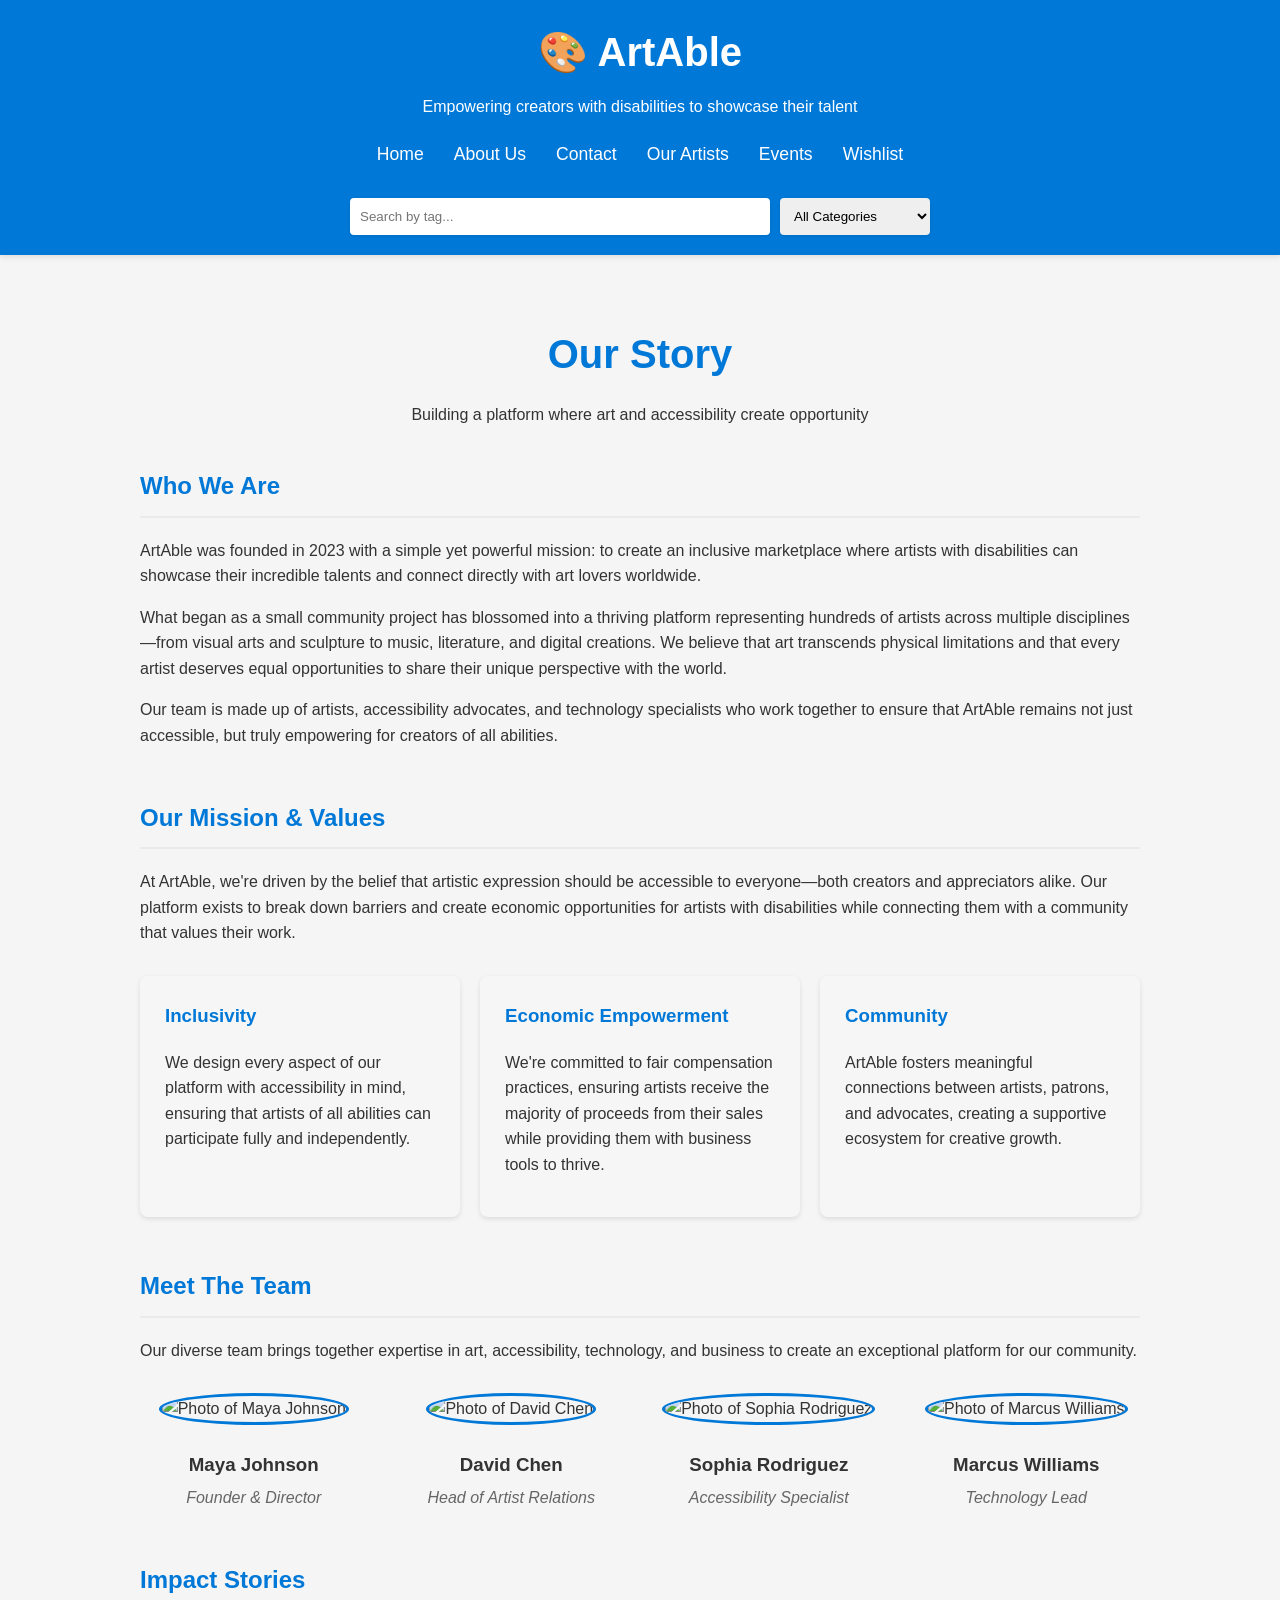
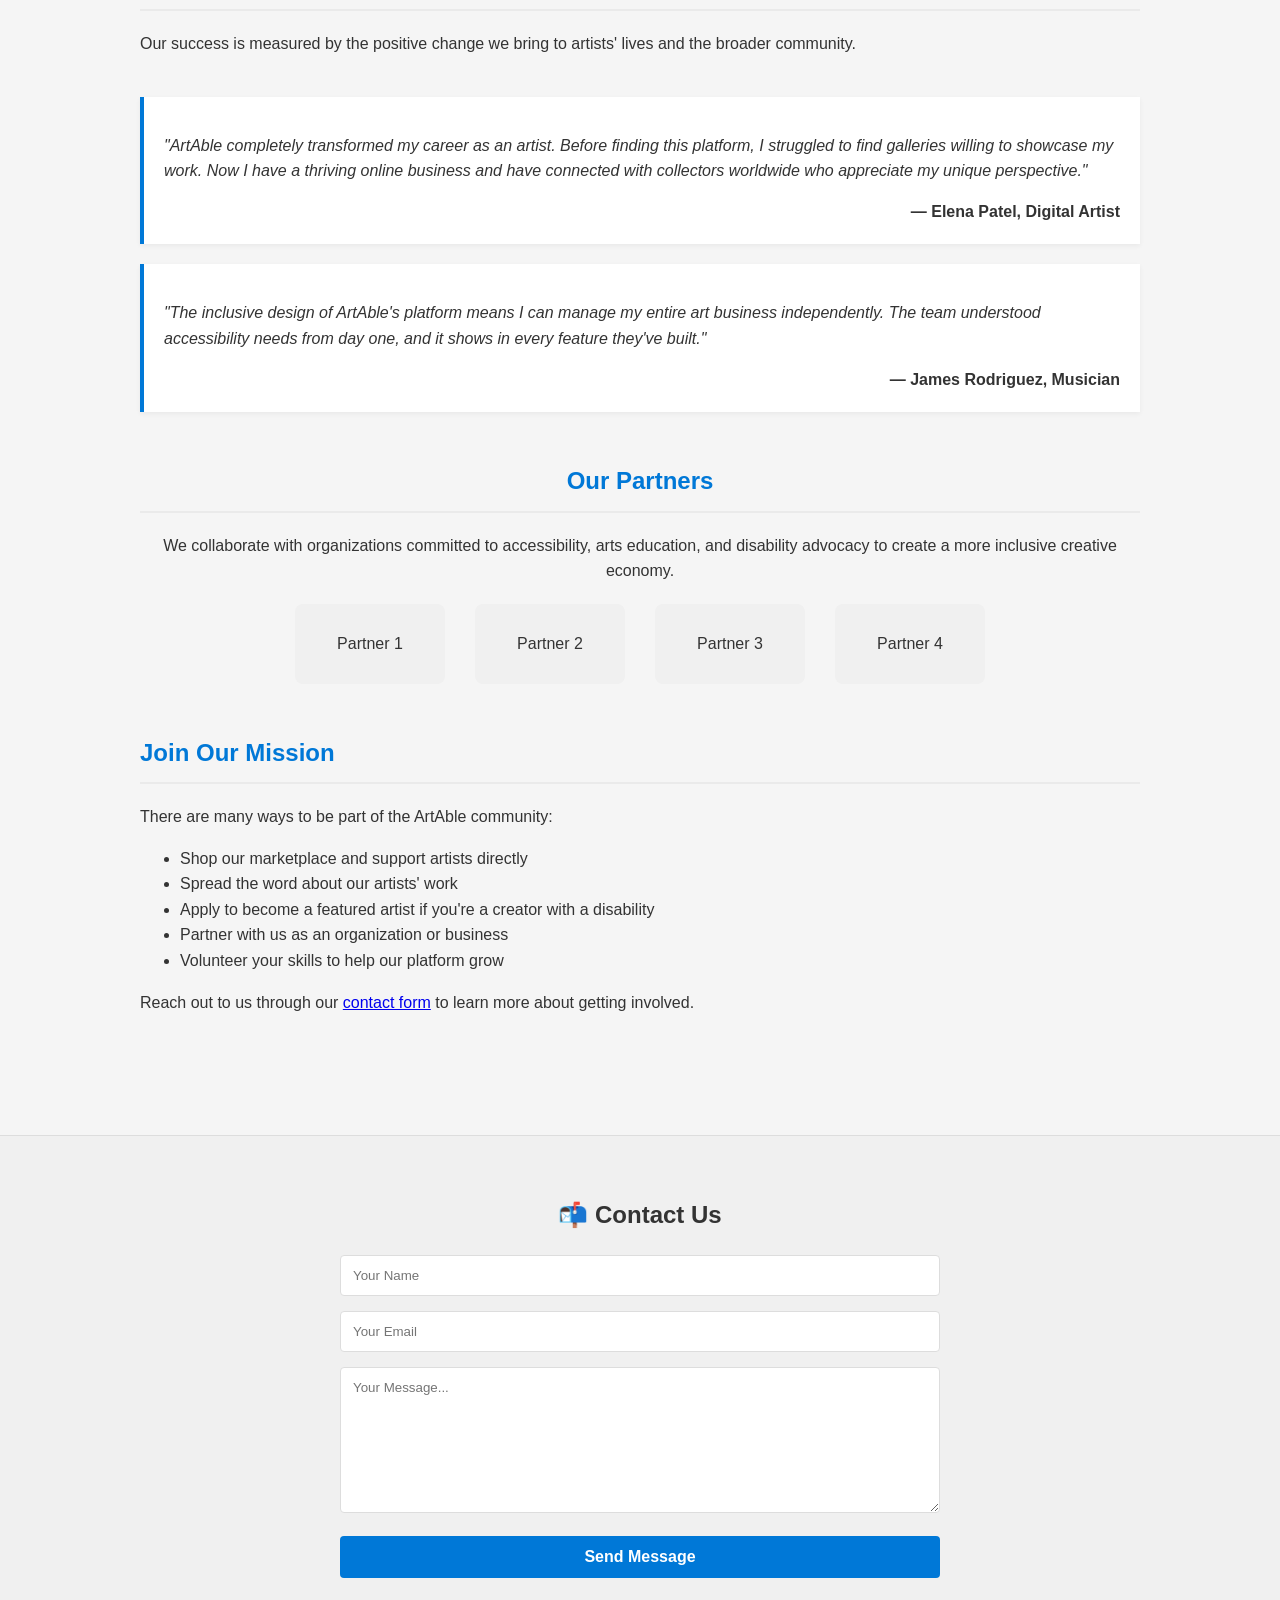
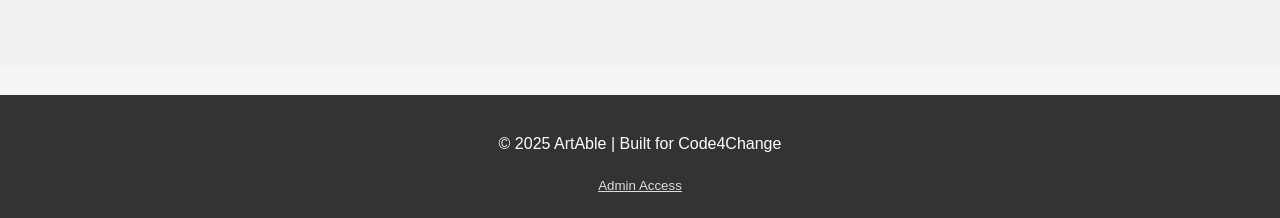
==== about.html @ bd499cab "Add files via upload" ====
<!DOCTYPE html>
<html lang="en">
  <head>
    <meta charset="UTF-8" />
    <meta name="viewport" content="width=device-width, initial-scale=1.0" />
    <title>About Us - ArtAble</title>
    <link rel="stylesheet" href="style.css" />
    <style>
      /* Additional styles specific to the about page */
      .about-container {
        max-width: 1000px;
        margin: 0 auto;
        padding: 40px 20px;
      }

      .about-header {
        text-align: center;
        margin-bottom: 40px;
      }

      .about-header h1 {
        font-size: 2.5rem;
        color: #0078d7;
        margin-bottom: 15px;
      }

      .about-section {
        margin-bottom: 50px;
      }

      .about-section h2 {
        color: #0078d7;
        margin-bottom: 20px;
        border-bottom: 2px solid #eaeaea;
        padding-bottom: 10px;
      }

      .about-section p {
        line-height: 1.6;
        margin-bottom: 15px;
      }

      .team-grid {
        display: grid;
        grid-template-columns: repeat(auto-fill, minmax(200px, 1fr));
        gap: 30px;
        margin-top: 30px;
      }

      .team-member {
        text-align: center;
      }

      .team-member img {
        width: 150px;
        height: 150px;
        border-radius: 50%;
        object-fit: cover;
        margin-bottom: 15px;
        border: 3px solid #0078d7;
      }

      .team-member h3 {
        margin: 10px 0 5px;
      }

      .team-member p {
        font-style: italic;
        color: #666;
        margin: 0;
      }

      .mission-values {
        display: grid;
        grid-template-columns: repeat(auto-fit, minmax(300px, 1fr));
        gap: 20px;
        margin-top: 30px;
      }

      .value-card {
        background-color: #f6f6f6;
        padding: 25px;
        border-radius: 8px;
        box-shadow: 0 2px 5px rgba(0, 0, 0, 0.1);
      }

      .value-card h3 {
        color: #0078d7;
        margin-top: 0;
      }

      .testimonials {
        margin-top: 40px;
      }

      .testimonial {
        background: #ffffff;
        border-left: 4px solid #0078d7;
        padding: 20px;
        margin-bottom: 20px;
        box-shadow: 0 2px 5px rgba(0, 0, 0, 0.05);
      }

      .testimonial p {
        font-style: italic;
      }

      .testimonial-author {
        font-weight: bold;
        text-align: right;
      }

      .partners-section {
        text-align: center;
      }

      .partners-logos {
        display: flex;
        justify-content: center;
        flex-wrap: wrap;
        gap: 30px;
        margin-top: 20px;
      }

      .partner-logo {
        width: 150px;
        height: 80px;
        background-color: #f0f0f0;
        display: flex;
        align-items: center;
        justify-content: center;
        border-radius: 8px;
      }

      @media (max-width: 768px) {
        .mission-values {
          grid-template-columns: 1fr;
        }

        .team-grid {
          grid-template-columns: repeat(2, 1fr);
        }
      }

      @media (max-width: 480px) {
        .team-grid {
          grid-template-columns: 1fr;
        }
      }
    </style>
  </head>
  <body>
    <header>
      <h1>🎨 ArtAble</h1>
      <p>Empowering creators with disabilities to showcase their talent</p>
      <nav>
        <ul class="main-nav">
          <li><a href="index.html">Home</a></li>
          <li><a href="about.html">About Us</a></li>
          <li><a href="index.html#contact">Contact</a></li>
          <li><a href="artists.html">Our Artists</a></li>
          <li><a href="events.html">Events</a></li>
          <li><a href="wishlist.html">Wishlist</a></li>
        </ul>
        <div class="search-filter">
          <input type="text" id="search" placeholder="Search by tag..." />
          <select id="category-filter">
            <option value="">All Categories</option>
            <option value="Art">Art</option>
            <option value="Clay">Clay</option>
            <option value="Music">Music</option>
            <option value="Books">Books</option>
          </select>
        </div>
      </nav>
    </header>

    <div class="about-container">
      <div class="about-header">
        <h1>Our Story</h1>
        <p>
          Building a platform where art and accessibility create opportunity
        </p>
      </div>

      <div class="about-section">
        <h2>Who We Are</h2>
        <p>
          ArtAble was founded in 2023 with a simple yet powerful mission: to
          create an inclusive marketplace where artists with disabilities can
          showcase their incredible talents and connect directly with art lovers
          worldwide.
        </p>
        <p>
          What began as a small community project has blossomed into a thriving
          platform representing hundreds of artists across multiple
          disciplines—from visual arts and sculpture to music, literature, and
          digital creations. We believe that art transcends physical limitations
          and that every artist deserves equal opportunities to share their
          unique perspective with the world.
        </p>
        <p>
          Our team is made up of artists, accessibility advocates, and
          technology specialists who work together to ensure that ArtAble
          remains not just accessible, but truly empowering for creators of all
          abilities.
        </p>
      </div>

      <div class="about-section">
        <h2>Our Mission & Values</h2>
        <p>
          At ArtAble, we're driven by the belief that artistic expression should
          be accessible to everyone—both creators and appreciators alike. Our
          platform exists to break down barriers and create economic
          opportunities for artists with disabilities while connecting them with
          a community that values their work.
        </p>

        <div class="mission-values">
          <div class="value-card">
            <h3>Inclusivity</h3>
            <p>
              We design every aspect of our platform with accessibility in mind,
              ensuring that artists of all abilities can participate fully and
              independently.
            </p>
          </div>

          <div class="value-card">
            <h3>Economic Empowerment</h3>
            <p>
              We're committed to fair compensation practices, ensuring artists
              receive the majority of proceeds from their sales while providing
              them with business tools to thrive.
            </p>
          </div>

          <div class="value-card">
            <h3>Community</h3>
            <p>
              ArtAble fosters meaningful connections between artists, patrons,
              and advocates, creating a supportive ecosystem for creative
              growth.
            </p>
          </div>
        </div>
      </div>

      <div class="about-section">
        <h2>Meet The Team</h2>
        <p>
          Our diverse team brings together expertise in art, accessibility,
          technology, and business to create an exceptional platform for our
          community.
        </p>

        <div class="team-grid">
          <div class="team-member">
            <img src="/api/placeholder/150/150" alt="Photo of Maya Johnson" />
            <h3>Maya Johnson</h3>
            <p>Founder & Director</p>
          </div>

          <div class="team-member">
            <img src="/api/placeholder/150/150" alt="Photo of David Chen" />
            <h3>David Chen</h3>
            <p>Head of Artist Relations</p>
          </div>

          <div class="team-member">
            <img
              src="/api/placeholder/150/150"
              alt="Photo of Sophia Rodriguez"
            />
            <h3>Sophia Rodriguez</h3>
            <p>Accessibility Specialist</p>
          </div>

          <div class="team-member">
            <img
              src="/api/placeholder/150/150"
              alt="Photo of Marcus Williams"
            />
            <h3>Marcus Williams</h3>
            <p>Technology Lead</p>
          </div>
        </div>
      </div>

      <div class="about-section">
        <h2>Impact Stories</h2>
        <p>
          Our success is measured by the positive change we bring to artists'
          lives and the broader community.
        </p>

        <div class="testimonials">
          <div class="testimonial">
            <p>
              "ArtAble completely transformed my career as an artist. Before
              finding this platform, I struggled to find galleries willing to
              showcase my work. Now I have a thriving online business and have
              connected with collectors worldwide who appreciate my unique
              perspective."
            </p>
            <div class="testimonial-author">— Elena Patel, Digital Artist</div>
          </div>

          <div class="testimonial">
            <p>
              "The inclusive design of ArtAble's platform means I can manage my
              entire art business independently. The team understood
              accessibility needs from day one, and it shows in every feature
              they've built."
            </p>
            <div class="testimonial-author">— James Rodriguez, Musician</div>
          </div>
        </div>
      </div>

      <div class="about-section partners-section">
        <h2>Our Partners</h2>
        <p>
          We collaborate with organizations committed to accessibility, arts
          education, and disability advocacy to create a more inclusive creative
          economy.
        </p>

        <div class="partners-logos">
          <div class="partner-logo">Partner 1</div>
          <div class="partner-logo">Partner 2</div>
          <div class="partner-logo">Partner 3</div>
          <div class="partner-logo">Partner 4</div>
        </div>
      </div>

      <div class="about-section">
        <h2>Join Our Mission</h2>
        <p>There are many ways to be part of the ArtAble community:</p>
        <ul>
          <li>Shop our marketplace and support artists directly</li>
          <li>Spread the word about our artists' work</li>
          <li>
            Apply to become a featured artist if you're a creator with a
            disability
          </li>
          <li>Partner with us as an organization or business</li>
          <li>Volunteer your skills to help our platform grow</li>
        </ul>
        <p>
          Reach out to us through our
          <a href="index.html#contact">contact form</a> to learn more about
          getting involved.
        </p>
      </div>
    </div>

    <section id="contact">
      <h2>📬 Contact Us</h2>
      <form id="contact-form">
        <input type="text" name="name" placeholder="Your Name" required />
        <input type="email" name="email" placeholder="Your Email" required />
        <textarea
          name="message"
          placeholder="Your Message..."
          required
        ></textarea>
        <button type="submit">Send Message</button>
        <p id="msg-status"></p>
      </form>
    </section>

    <footer>
      <p>&copy; 2025 ArtAble | Built for Code4Change</p>
      <small><a href="admin.html">Admin Access</a></small>
    </footer>
  </body>
</html>
---- style.css ----
/* Base Styles */
:root {
    --primary-color: #007acc;
    --secondary-color: #f0f8ff;
    --text-color: #333;
    --light-bg: #fdfdfd;
    --border-color: #ddd;
    --accent-color: #e67e22;
}

body {
    font-family: 'Segoe UI', Tahoma, Geneva, Verdana, sans-serif;
    margin: 0;
    padding: 0;
    background: var(--light-bg);
    color: var(--text-color);
    line-height: 1.6;
}

/* Header Styles */
header {
    background-color: var(--primary-color);
    color: white;
    text-align: center;
    padding: 1.5em;
    box-shadow: 0 2px 5px rgba(0, 0, 0, 0.1);
}

header h1 {
    margin: 0;
    font-size: 2.5em;
}

/* Navigation */
nav {
    margin-top: 15px;
    display: flex;
    justify-content: center;
    gap: 10px;
    flex-wrap: wrap;
}

nav input,
nav select {
    padding: 10px;
    border-radius: 4px;
    border: none;
    box-shadow: 0 1px 3px rgba(0, 0, 0, 0.1);
}

nav input {
    width: 60%;
    max-width: 400px;
}

/* Main Layout */
main {
    display: flex;
    flex-wrap: wrap;
    padding: 20px;
    max-width: 1200px;
    margin: 0 auto;
}

/* Products Display */
#products {
    flex: 3;
    display: grid;
    grid-template-columns: repeat(auto-fill, minmax(250px, 1fr));
    gap: 25px;
}

.product-card {
    border: 1px solid var(--border-color);
    padding: 15px;
    background: white;
    border-radius: 8px;
    text-align: center;
    transition: transform 0.3s, box-shadow 0.3s;
    box-shadow: 0 2px 5px rgba(0, 0, 0, 0.05);
}

.product-card:hover {
    transform: translateY(-5px);
    box-shadow: 0 5px 15px rgba(0, 0, 0, 0.1);
}

.product-card img {
    max-width: 100%;
    height: 180px;
    object-fit: cover;
    border-radius: 6px;
}

.product-card h3 {
    margin: 10px 0;
    color: var(--primary-color);
}

.product-tags {
    display: flex;
    flex-wrap: wrap;
    gap: 5px;
    justify-content: center;
    margin: 8px 0;
}

.tag {
    background: var(--secondary-color);
    padding: 3px 8px;
    border-radius: 12px;
    font-size: 0.8em;
}

/* Buttons */
button {
    padding: 8px 16px;
    background-color: var(--primary-color);
    color: white;
    border: none;
    border-radius: 4px;
    margin-top: 8px;
    cursor: pointer;
    transition: background-color 0.3s;
}

button:hover {
    background-color: #0066aa;
}

button:disabled {
    background-color: #cccccc;
    cursor: not-allowed;
}

/* Cart Styles */
#cart {
    flex: 1;
    min-width: 250px;
    padding: 15px;
    background: var(--secondary-color);
    border-radius: 8px;
    margin-left: 20px;
    position: sticky;
    top: 20px;
    max-height: 80vh;
    overflow-y: auto;
}

#cart h2 {
    margin-top: 0;
    border-bottom: 1px solid var(--border-color);
    padding-bottom: 10px;
}

#cart-items {
    list-style: none;
    padding: 0;
}

#cart-items li {
    border-bottom: 1px solid #e1e1e1;
    padding: 10px 0;
    display: flex;
    justify-content: space-between;
}

#cart-total {
    font-weight: bold;
    margin: 15px 0;
    text-align: right;
}

/* Contact Section */
#contact {
    background: var(--secondary-color);
    padding: 30px;
    margin-top: 30px;
    border-top: 1px solid var(--border-color);
}

#contact h2 {
    text-align: center;
    margin-bottom: 20px;
}

/* Forms */
form {
    display: flex;
    flex-direction: column;
    max-width: 500px;
    margin: auto;
}

form input,
form textarea,
form select {
    padding: 12px;
    margin-bottom: 15px;
    border-radius: 5px;
    border: 1px solid var(--border-color);
    font-family: inherit;
}

form textarea {
    min-height: 120px;
    resize: vertical;
}

form button {
    padding: 12px;
    font-size: 1em;
}

/* Admin Panel */
#admin-panel {
    max-width: 800px;
    margin: 0 auto;
}

#preview-list {
    list-style: none;
    padding: 0;
    display: grid;
    grid-template-columns: repeat(auto-fill, minmax(200px, 1fr));
    gap: 15px;
}

#preview-list li {
    border: 1px solid var(--border-color);
    padding: 10px;
    border-radius: 5px;
    background: white;
}

.admin-actions {
    margin-top: 30px;
    text-align: center;
}

/* Footer */
footer {
    text-align: center;
    padding: 20px;
    background-color: #eee;
    margin-top: 30px;
}

/* Responsive Design */
@media (max-width: 768px) {
    main {
        flex-direction: column;
    }

    #cart {
        margin-left: 0;
        margin-top: 20px;
        max-height: none;
        position: static;
    }

    .product-card {
        margin-bottom: 15px;
    }
}
/* Base styles */
body {
    font-family: 'Arial', sans-serif;
    margin: 0;
    padding: 0;
    background-color: #f5f5f5;
}

header {
    background-color: #0078d7;
    color: white;
    padding: 20px 0;
    text-align: center;
}

header h1 {
    margin: 0;
    font-size: 2.5rem;
    display: inline-flex;
    align-items: center;
    justify-content: center;
}

header p {
    margin: 10px 0 20px;
}

/* Navigation styles */
nav {
    display: flex;
    flex-direction: column;
    align-items: center;
    padding: 0 20px;
}

.main-nav {
    list-style: none;
    padding: 0;
    margin: 0 0 20px 0;
    display: flex;
    justify-content: center;
    flex-wrap: wrap;
}

.main-nav li {
    margin: 0 15px;
    display: inline-block;
}

.main-nav a {
    color: white;
    text-decoration: none;
    font-size: 1.1rem;
    padding: 5px 0;
    position: relative;
}

.main-nav a:hover {
    color: #ffcc00;
}

.main-nav a:hover::after {
    content: '';
    position: absolute;
    width: 100%;
    height: 2px;
    background-color: #ffcc00;
    bottom: 0;
    left: 0;
}

.search-filter {
    display: flex;
    justify-content: center;
    width: 100%;
    max-width: 600px;
    gap: 10px;
}

#search,
#category-filter {
    padding: 10px;
    border: none;
    border-radius: 4px;
}

#search {
    flex-grow: 1;
}

#category-filter {
    min-width: 150px;
}

/* Main content area */
main {
    display: flex;
    padding: 20px;
    max-width: 1200px;
    margin: 0 auto;
}

#products {
    flex: 3;
    display: grid;
    grid-template-columns: repeat(auto-fill, minmax(250px, 1fr));
    gap: 20px;
}

#cart {
    flex: 1;
    background-color: white;
    padding: 20px;
    border-radius: 8px;
    box-shadow: 0 2px 4px rgba(0, 0, 0, 0.1);
    margin-left: 20px;
    position: sticky;
    top: 20px;
    max-height: calc(100vh - 40px);
    overflow-y: auto;
}

/* Contact section */
#contact {
    background-color: #f0f0f0;
    padding: 40px 20px;
    text-align: center;
}

#contact-form {
    max-width: 600px;
    margin: 0 auto;
    display: flex;
    flex-direction: column;
}

#contact-form input,
#contact-form textarea,
#contact-form button {
    margin-bottom: 15px;
    padding: 12px;
    border: 1px solid #ddd;
    border-radius: 4px;
}

#contact-form button {
    background-color: #0078d7;
    color: white;
    border: none;
    cursor: pointer;
    font-weight: bold;
}

#contact-form button:hover {
    background-color: #0056a3;
}

/* Footer */
footer {
    background-color: #333;
    color: white;
    text-align: center;
    padding: 20px;
}

footer a {
    color: #ddd;
}

/* For products */
.product-card {
    background-color: white;
    border-radius: 8px;
    overflow: hidden;
    box-shadow: 0 2px 4px rgba(0, 0, 0, 0.1);
    transition: transform 0.3s ease;
}

.product-card:hover {
    transform: translateY(-5px);
}

.product-card img {
    width: 100%;
    height: 200px;
    object-fit: cover;
}

.product-info {
    padding: 15px;
}

.product-info h3 {
    margin-top: 0;
}

.product-price {
    font-weight: bold;
    color: #0078d7;
}

.product-tags {
    display: flex;
    flex-wrap: wrap;
    gap: 5px;
    margin: 10px 0;
}

.product-tag {
    background-color: #f0f0f0;
    padding: 3px 8px;
    border-radius: 12px;
    font-size: 0.8rem;
}

.add-to-cart {
    background-color: #0078d7;
    color: white;
    border: none;
    padding: 8px 12px;
    border-radius: 4px;
    cursor: pointer;
    width: 100%;
    margin-top: 10px;
}

.add-to-cart:hover {
    background-color: #0056a3;
}

/* Responsive adjustments */
@media (max-width: 768px) {
    main {
        flex-direction: column;
    }

    #cart {
        margin-left: 0;
        margin-top: 20px;
        position: static;
    }

    .search-filter {
        flex-direction: column;
    }

    .main-nav {
        flex-direction: column;
        align-items: center;
    }

    .main-nav li {
        margin: 5px 0;
    }
}
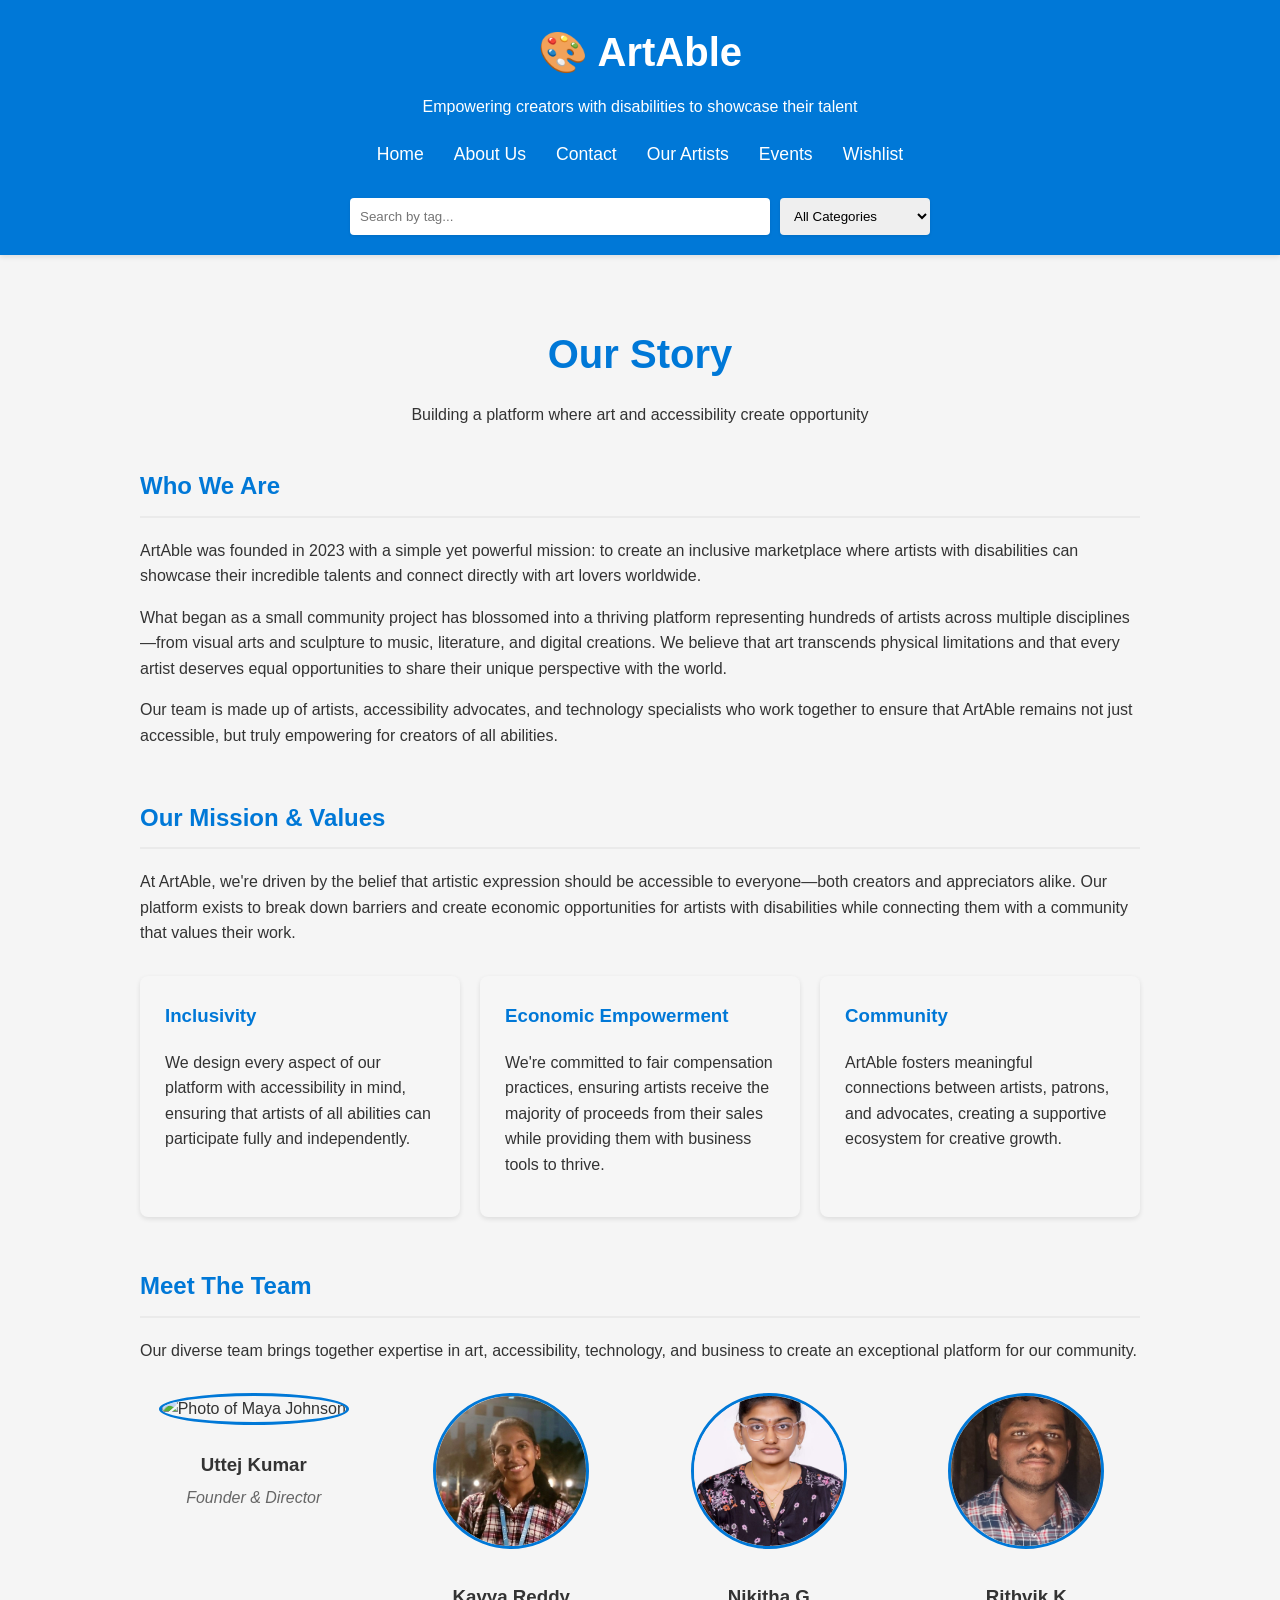
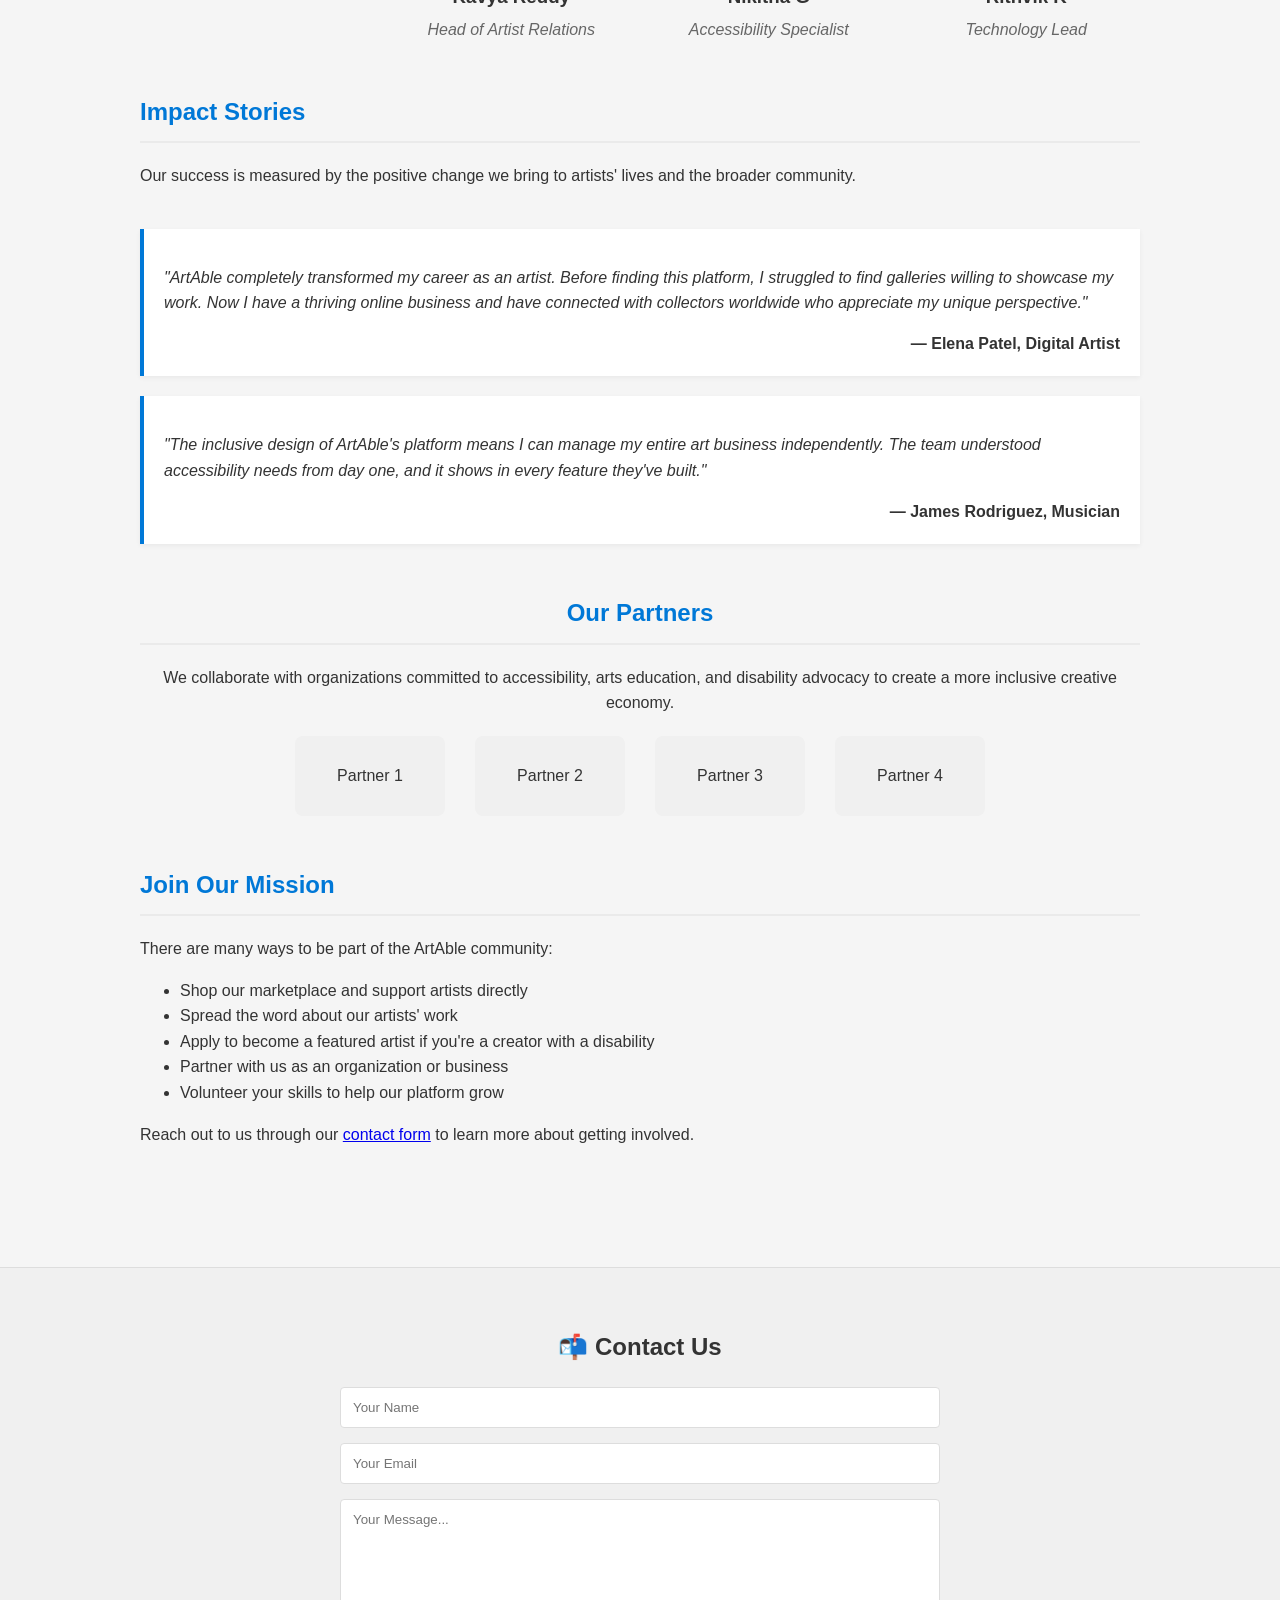
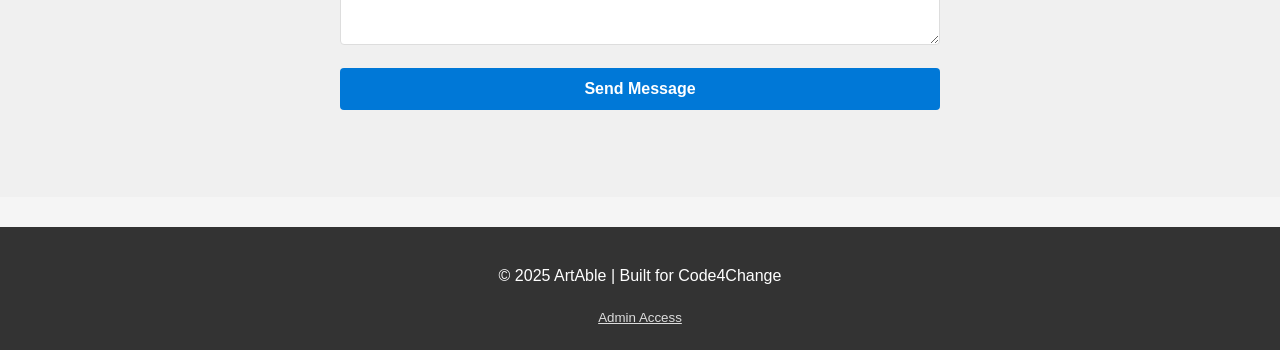
==== commit 1fd6c00c: "Add files via upload" ====
--- a/about.html
+++ b/about.html
@@ -258,31 +258,31 @@
         <div class="team-grid">
           <div class="team-member">
             <img src="/api/placeholder/150/150" alt="Photo of Maya Johnson" />
-            <h3>Maya Johnson</h3>
+            <h3>Uttej Kumar</h3>
             <p>Founder & Director</p>
           </div>
 
           <div class="team-member">
-            <img src="/api/placeholder/150/150" alt="Photo of David Chen" />
-            <h3>David Chen</h3>
+            <img src="images\kavya.jpg" alt="Photo of David Chen" />
+            <h3>Kavya Reddy</h3>
             <p>Head of Artist Relations</p>
           </div>
 
           <div class="team-member">
             <img
-              src="/api/placeholder/150/150"
+              src="images\nikitha.jpg"
               alt="Photo of Sophia Rodriguez"
             />
-            <h3>Sophia Rodriguez</h3>
+            <h3>Nikitha G</h3>
             <p>Accessibility Specialist</p>
           </div>
 
           <div class="team-member">
             <img
-              src="/api/placeholder/150/150"
+              src="images\rithvik.jpg"
               alt="Photo of Marcus Williams"
             />
-            <h3>Marcus Williams</h3>
+            <h3>Rithvik K</h3>
             <p>Technology Lead</p>
           </div>
         </div>
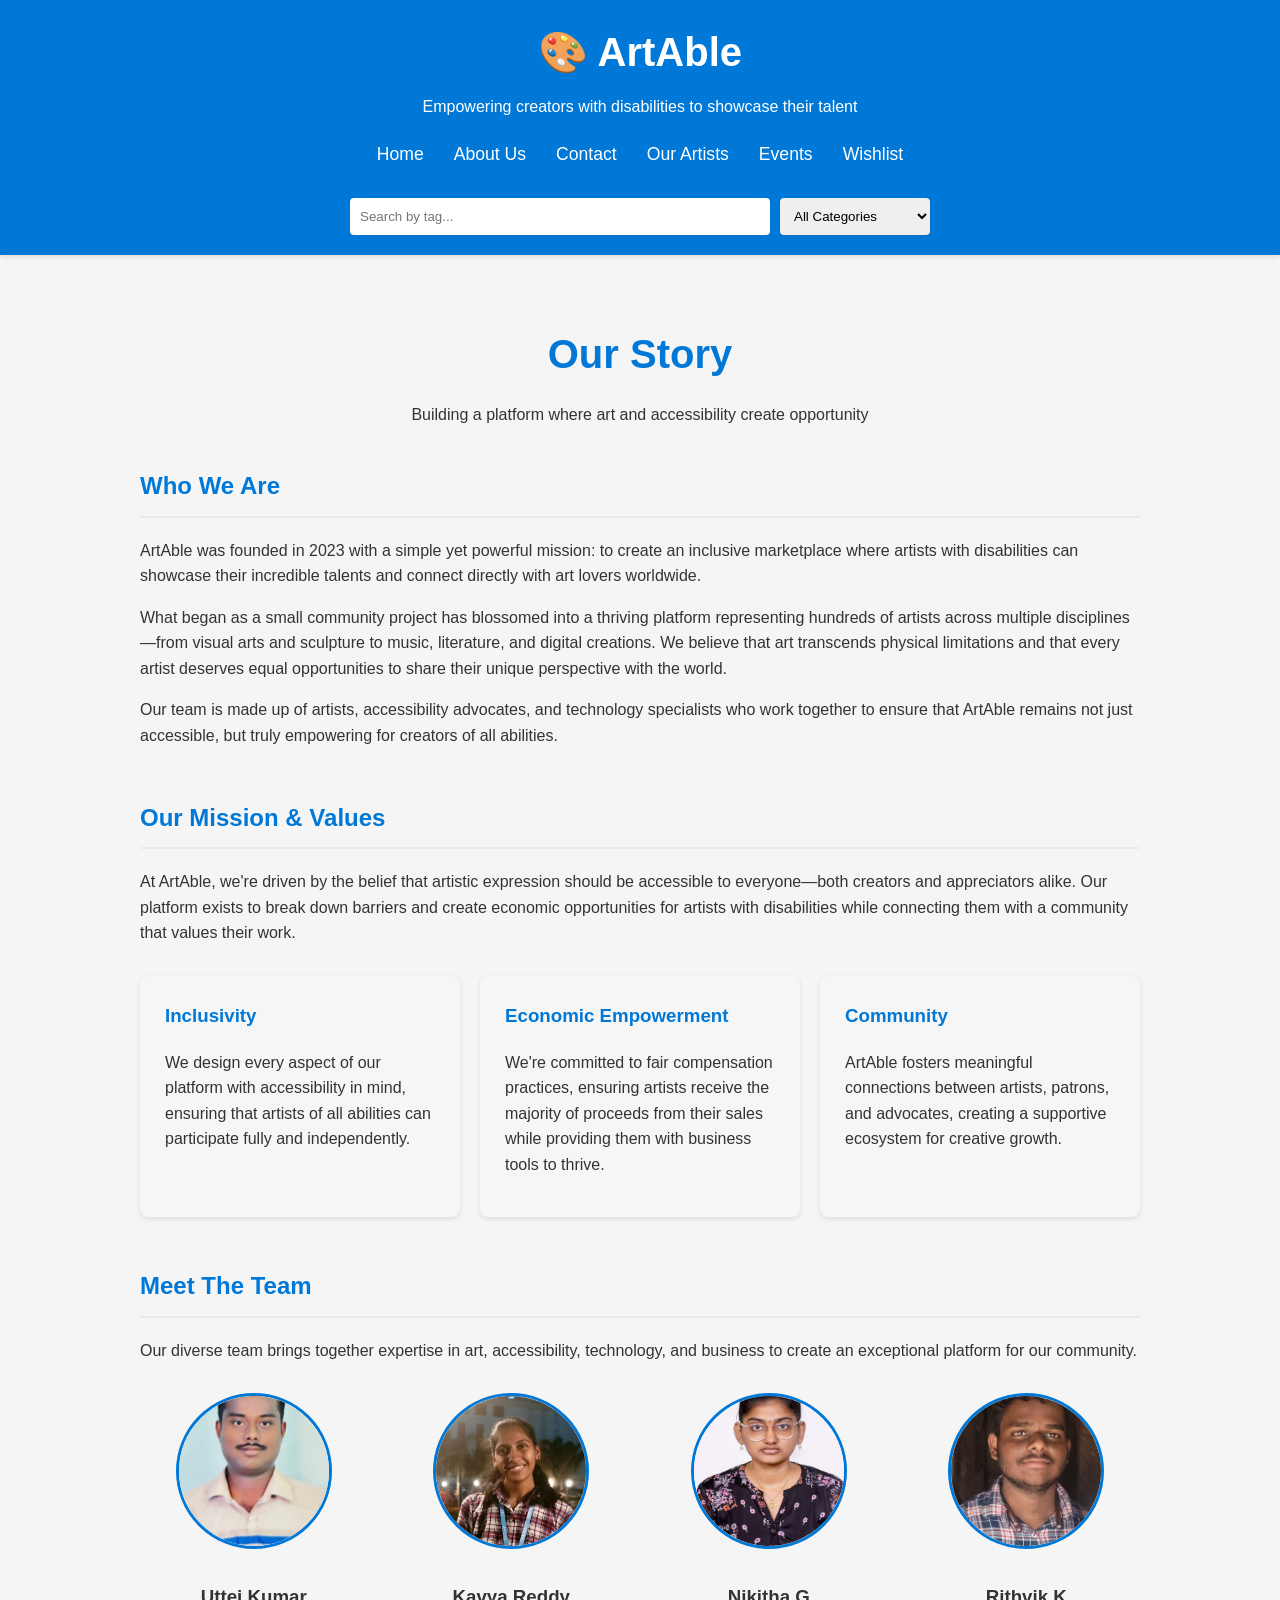
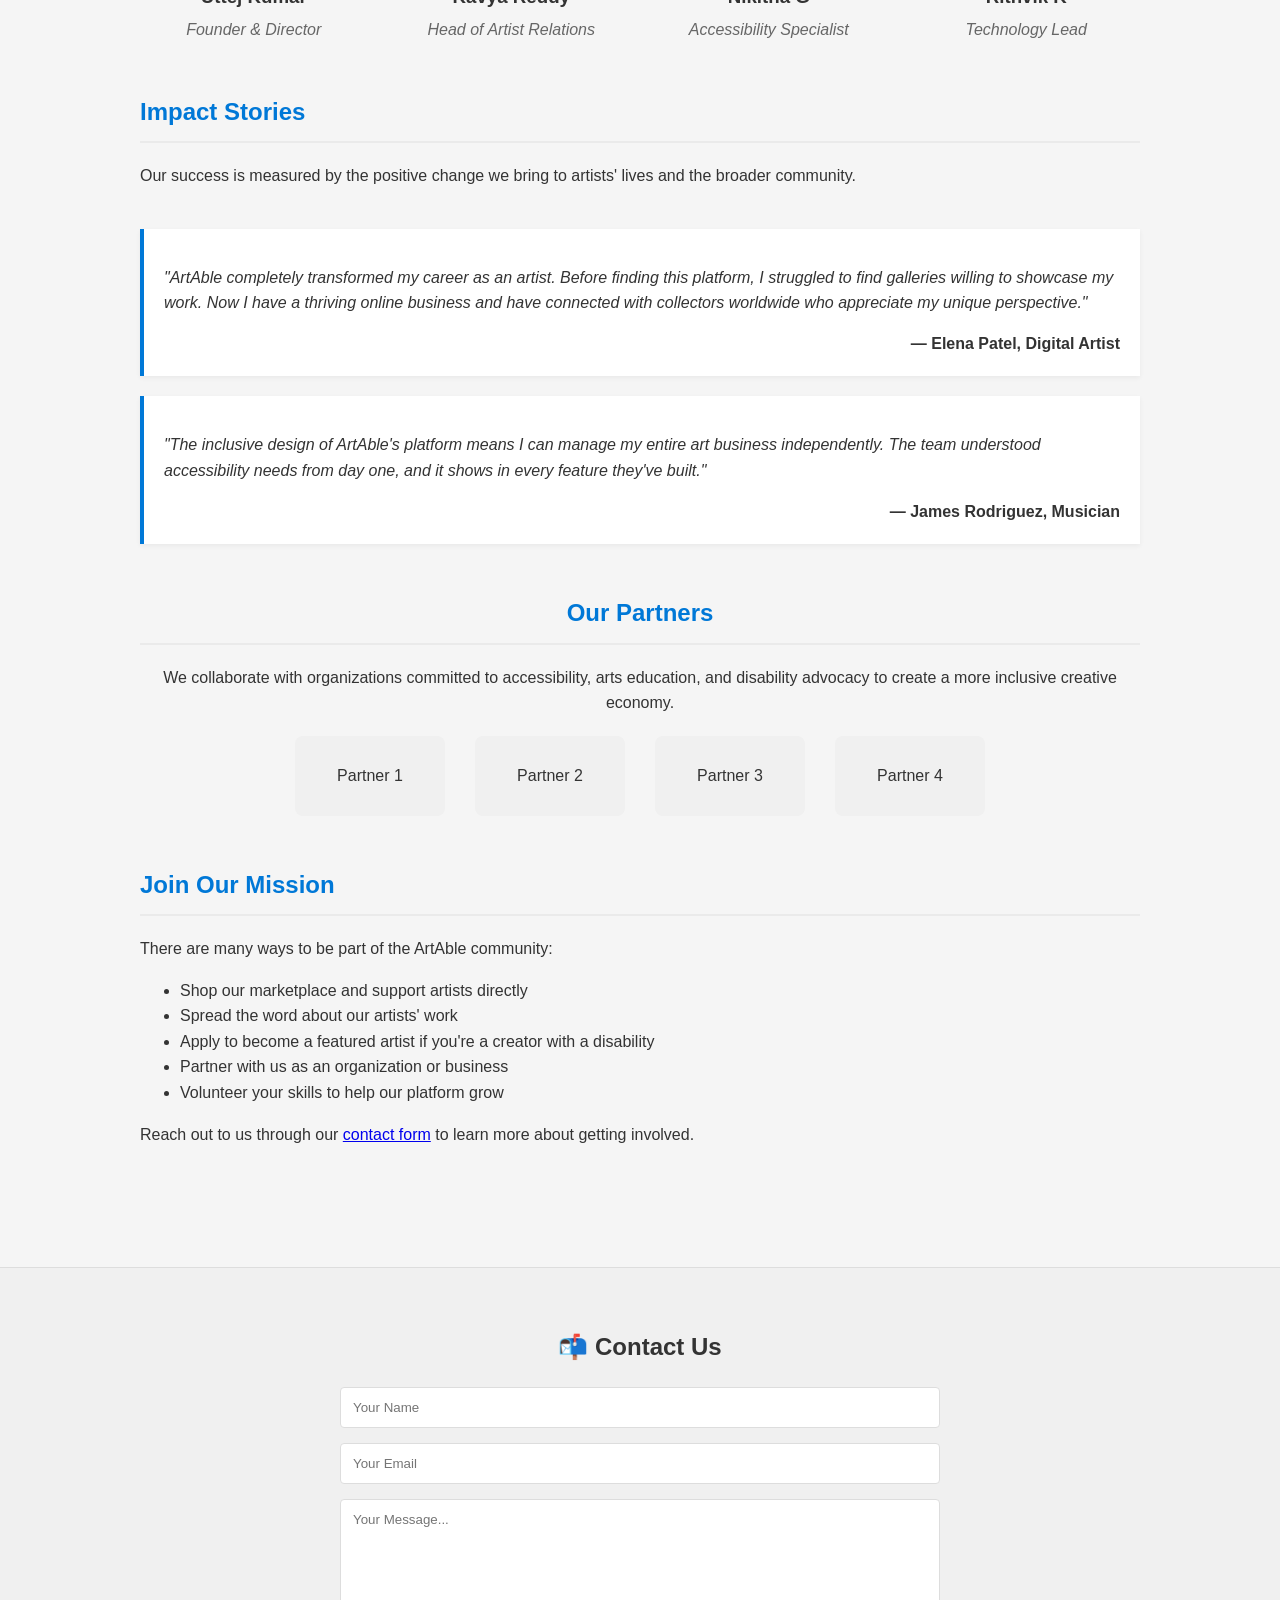
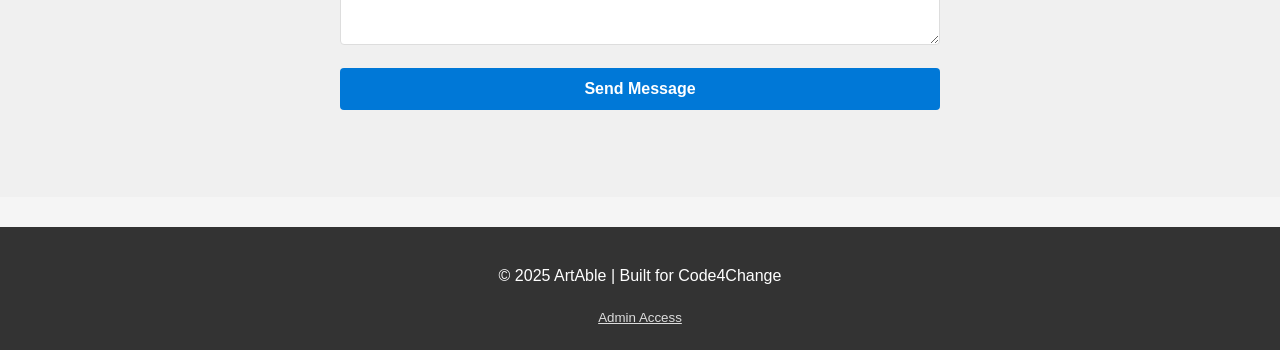
==== commit b9f12772: "Update about.html" ====
--- a/about.html
+++ b/about.html
@@ -257,7 +257,7 @@
 
         <div class="team-grid">
           <div class="team-member">
-            <img src="/api/placeholder/150/150" alt="Photo of Maya Johnson" />
+            <img src="images\uttej.jpg" />
             <h3>Uttej Kumar</h3>
             <p>Founder & Director</p>
           </div>
